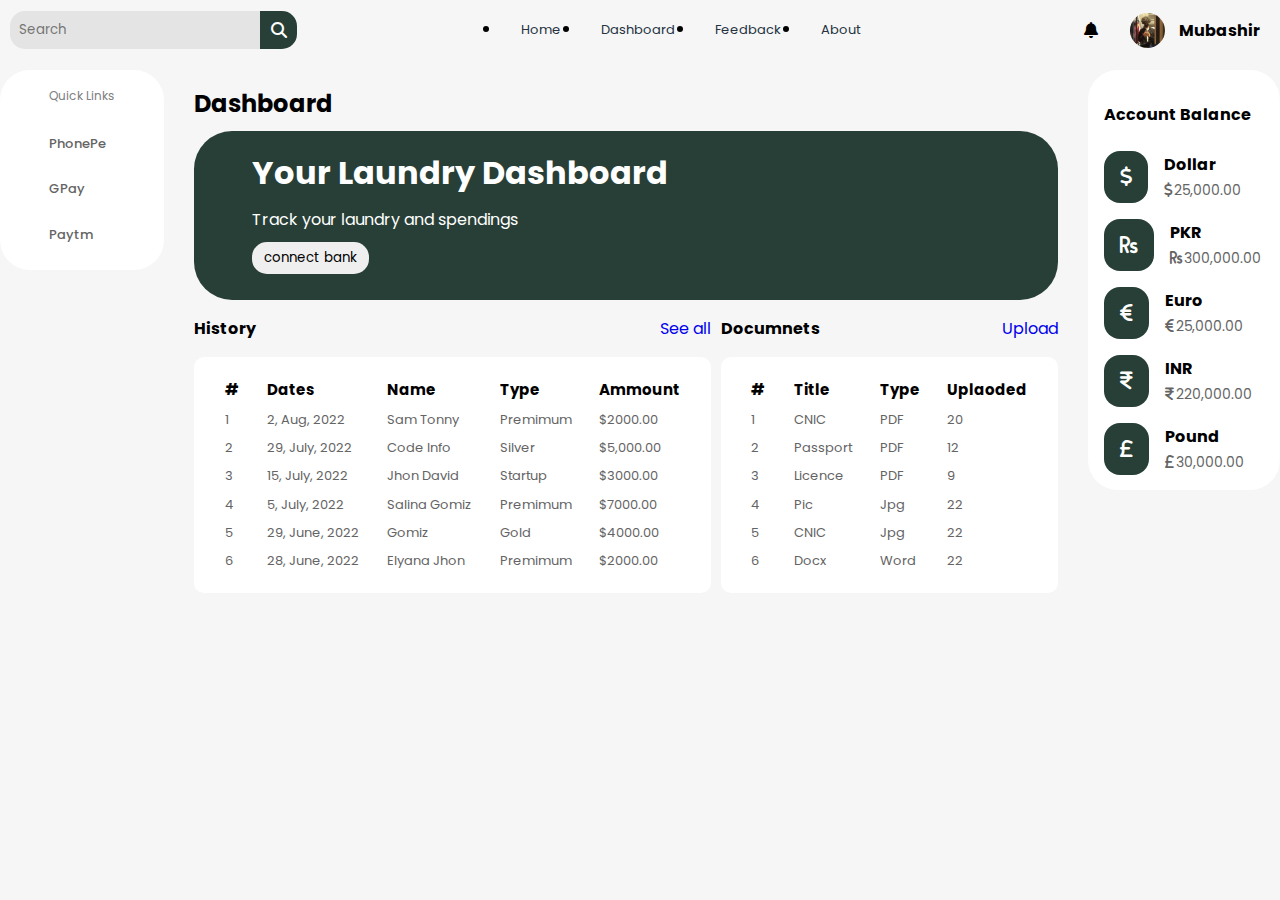
==== dashboard.html @ 543d758a "second commit" ====
<!DOCTYPE html>
<html lang="en">
<head>
  <meta charset="UTF-8" />
  <title>Dashboard</title>
  <link rel="stylesheet" href="dashboard.css" />
  <link rel="stylesheet" href="https://cdnjs.cloudflare.com/ajax/libs/font-awesome/6.2.0/css/all.min.css" />
</head>
<body>

  <header class="header">
      <div class="search_box">
        <input type="text" placeholder="Search ">
        <i class="fa-sharp fa-solid fa-magnifying-glass"></i>
      </div>
    </div>
    <ul>
        <li>
          <a href="index.html">Home</a>
        </li>
        <li>
            <a href="dashboard.html">Dashboard</a>
        </li>
        <li>
          <a href="feedback.html">Feedback</a>
        </li>
        <li>
          <a href="about.html">About</a>
        </li>
    </ul>
    <div class="header-icons">
      <i class="fas fa-bell"></i>
      <div class="account">
        <img src="mee.png" alt="">
        <h4>Mubashir</h4>
      </div>
    </div>
  </header>
  <div class="container">
    <nav>
      <div class="side_navbar">
        <div class="links">
          <span>Quick Links</span>
          <a href="#">PhonePe</a>
          <a href="#">GPay</a>
          <a href="#">Paytm</a>
        </div>
      </div>
    </nav>

    <div class="main-body">
      <h2>Dashboard</h2>
      <div class="promo_card">
        <h1>Your Laundry Dashboard</h1>
        <span>Track your laundry and spendings</span>
        <button>connect bank</button>
      </div>
      
      <div class="history_lists">
        <div class="list1">
          <div class="row">
            <h4>History</h4>
            <a href="#">See all</a>
          </div>
          <table>
            <thead>
              <tr>
                <th>#</th>
                <th>Dates</th>
                <th>Name</th>
                <th>Type</th>
                <th>Ammount</th>
              </tr>
            </thead>
            <tbody>
              <tr>
                <td>1</td>
                <td>2, Aug, 2022</td>
                <td>Sam Tonny</td>
                <td>Premimum</td>
                <td>$2000.00</td>
              </tr>
              <tr>
                <td>2</td>
                <td>29, July, 2022</td>
                
                <td>Code Info</td>
                <td>Silver</td>
                <td>$5,000.00</td>
              </tr>
              <tr>
                <td>3</td>
                <td>15, July, 2022</td>
              
                <td>Jhon David</td>
                <td>Startup</td>
                <td>$3000.00</td>
              </tr>
              <tr>
                <td>4</td>
                <td>5, July, 2022</td>
                <td>Salina Gomiz</td>
                <td>Premimum</td>
                <td>$7000.00</td>
              </tr>
              <tr>
                <td>5</td>
                <td>29, June, 2022</td>
                <td>Gomiz</td>
                <td>Gold</td>
                <td>$4000.00</td>
              </tr>
              <tr>
                <td>6</td>
                <td>28, June, 2022</td>
                <td>Elyana Jhon</td>
                <td>Premimum</td>
                <td>$2000.00</td>
              </tr>
            </tbody>
          </table>
        </div>

        <div class="list2">
          <div class="row">
            <h4>Documnets</h4>
            <a href="#">Upload</a>
          </div>
          <table>
            <thead>
              <tr>
                <th>#</th>
                <th>Title</th>
                <th>Type</th>
                <th>Uplaoded</th>
              </tr>
            </thead>
            <tbody>
              <tr>
                <td>1</td>
                <td>CNIC</td>
                <td>PDF</td>
                <td>20</td>
              </tr>
              <tr>
                <td>2</td>
                <td>Passport</td>
                <td>PDF</td>
                <td>12</td>
              </tr>
              <tr>
                <td>3</td>
                <td>Licence</td>
                <td>PDF</td>
                <td>9</td>
              </tr>
              <tr>
                <td>4</td>
                <td>Pic</td>
                <td>Jpg</td>
                <td>22</td>
              </tr> 
              <tr>
                <td>5</td>
                <td>CNIC</td>
                <td>Jpg</td>
                <td>22</td>
              </tr> 
              <tr>
                <td>6</td>
                <td>Docx</td>
                <td>Word</td>
                <td>22</td>
              </tr> 
            </tbody>
          </table>
        </div>
      </div>
    </div>

    <div class="sidebar">
      <h4>Account Balance</h4>
      
      <div class="balance">
        <i class="fas fa-dollar icon"></i>
        <div class="info">
          <h5>Dollar</h5>
          <span><i class="fas fa-dollar"></i>25,000.00</span>
        </div>
      </div>
      
      <div class="balance">
        <i class="fa-solid fa-rupee-sign icon"></i>
        <div class="info">
          <h5>PKR</h5>
          <span><i class="fa-solid fa-rupee-sign"></i>300,000.00</span>
        </div>
      </div>

      <div class="balance">
        <i class="fas fa-euro icon"></i>
        <div class="info">
          <h5>Euro</h5>
          <span><i class="fas fa-euro"></i>25,000.00</span>
        </div>
      </div>

      <div class="balance">
        <i class="fa-solid fa-indian-rupee-sign icon"></i>
        <div class="info">
          <h5>INR</h5>
          <span><i class="fa-solid fa-indian-rupee-sign"></i>220,000.00</span>
        </div>
      </div>

      <div class="balance">
        <i class="fa-solid fa-sterling-sign icon"></i>
        <div class="info">
          <h5>Pound</h5>
          <span><i class="fa-solid fa-sterling-sign"></i>30,000.00</span>
        </div>
      </div>

    </div>
  </div>
  <div class="rightcontainer">

  </div>
</body>
</html>
---- dashboard.css ----
/*  import google fonts */
@import url("https://fonts.googleapis.com/css2?family=Poppins:wght@400;500;600;700&display=swap");
*{
  margin: 0;
  padding: 0;
  border: none;
  outline: none;
  text-decoration: none;
  box-sizing: border-box;
  font-family: "Poppins", sans-serif;
}
body{
  background: #f6f6f6;
}
.header{
  display: flex;
  align-items: center;
  justify-content: space-between;
  height: 60px;
  padding: 20px;
  background: #f6f6f6;
}

.search_box{
  display: flex;
  align-items: center;
}
.search_box input{
  padding: 9px;
  margin-left: -10px;
  width: 250px;
  background: rgb(228, 228, 228);
  border-top-left-radius: 15px;
  border-bottom-left-radius: 15px;
}
.search_box i{
  padding: 0.66rem;
  cursor: pointer;
  color: #fff;
  background: #283F37;
  border-top-right-radius: 15px;
  border-bottom-right-radius: 15px;
}
.header-icons{
  display: flex;
  align-items: center;
}
.header-icons i{
  margin-right: 2rem;
  cursor: pointer;
}
.header-icons .account{
  width: 130px;
  display: flex;
  align-items: center;
  justify-content: space-between;
}
.header-icons .account img{
  width: 35px;
  height: 35px;
  cursor: pointer;
  border-radius: 50%;
}
.container{
  margin-top: 10px;
  display: flex;
  justify-content: space-between;
  border-radius: 30px;
}

/* Side menubar section */
nav{
  background: #fff;
  border-radius: 30px;
  height: 200px;
}
.side_navbar{
  padding: 1px;
  display: flex;
  flex-direction: column;
  border-radius: 30px;
  margin-top: -80px;
}
.side_navbar span{
  color: gray;
  margin: 1rem 3rem;
  font-size: 12px;
  border-radius: 30px;
}
.side_navbar a{
  width: 100%;
  padding: 0.8rem 3rem;
  font-weight: 500;
  font-size: 15px;
  color: rgb(100, 100, 100);
  
}
.links{
  margin-top: 5rem;
  display: flex;
  flex-direction: column;
}
.links a{
  font-size: 13px;
}
.side_navbar a:hover{
  background: rgb(235, 235, 235);
}
.side_navbar .active{
  border-left: 2px solid rgb(100, 100, 100);
}

/* Main Body Section */
.main-body{
  width: 70%;
  padding: 1rem;
}
.promo_card{
  width: 100%;
  color: #fff;
  margin-top: 10px;
  border-radius: 38px;
  padding: 0.5rem 1rem 1rem 3rem;
  background: #283F37;
}
.promo_card h1, .promo_card span, button{
  margin: 10px;
}
.promo_card button{
  display: block;
  padding: 6px 12px;
  border-radius: 15px;
  cursor: pointer;
}
.history_lists{
  display: flex;
  align-items: center;
  justify-content: space-between;
}
.row{
  display: flex;
  justify-content: space-between;
  align-items: center;
  margin: 1rem 0;
}
table{
  background: #fff;
  padding: 1rem;
  text-align: left;
  border-radius: 10px;
}
table td, th{
  padding: 0.2rem 0.8rem;
}
table th{
  font-size: 15px;
}
table td{
  font-size: 13px;
  color: rgb(100, 100, 100);
}



/* Sidebar Section */
.sidebar{
  width: 15%;
  padding: 2rem 1rem;
  background: #fff;
  border-radius: 30px;
  height: 420px;
}
.sidebar h4{
  margin-bottom: 1.5rem;
}
.sidebar .balance{
  display: flex;
  align-items: center;
  margin-bottom: 1rem;
}
.balance .icon{
  color: #fff;
  font-size: 20px;
  border-radius: 16px;
  margin-right: 1rem;
  padding: 1rem;
  background: #283F37;
}
.balance .info h5{
  font-size: 16px;
}
.balance .info span{
  font-size: 14px;
  color: rgb(100, 100, 100);
}
.balance .info i{
  margin-right: 2px;
}
.nav-bar ul {
    padding: 20px;
    position: absolute;
    list-style-type: none;
    margin-left: -100px;
    margin-top: -750px;
    padding: 0;
    overflow: hidden;
    background-color: none;
}
li {
  float: left;
}
li a {
  display: block;
  color: #243241;
  text-align: center;
  font-size: small;
  font-weight: 400;
  padding: 20px;
  text-decoration: none;
  transition: 0.5s;
    style: none;
}
li a:hover{
    display: block;
    color: #c8b2bc;
    text-align: center;
    font-size: small;
    padding: 20px;
    text-decoration: none;
}
.hands{
    
}
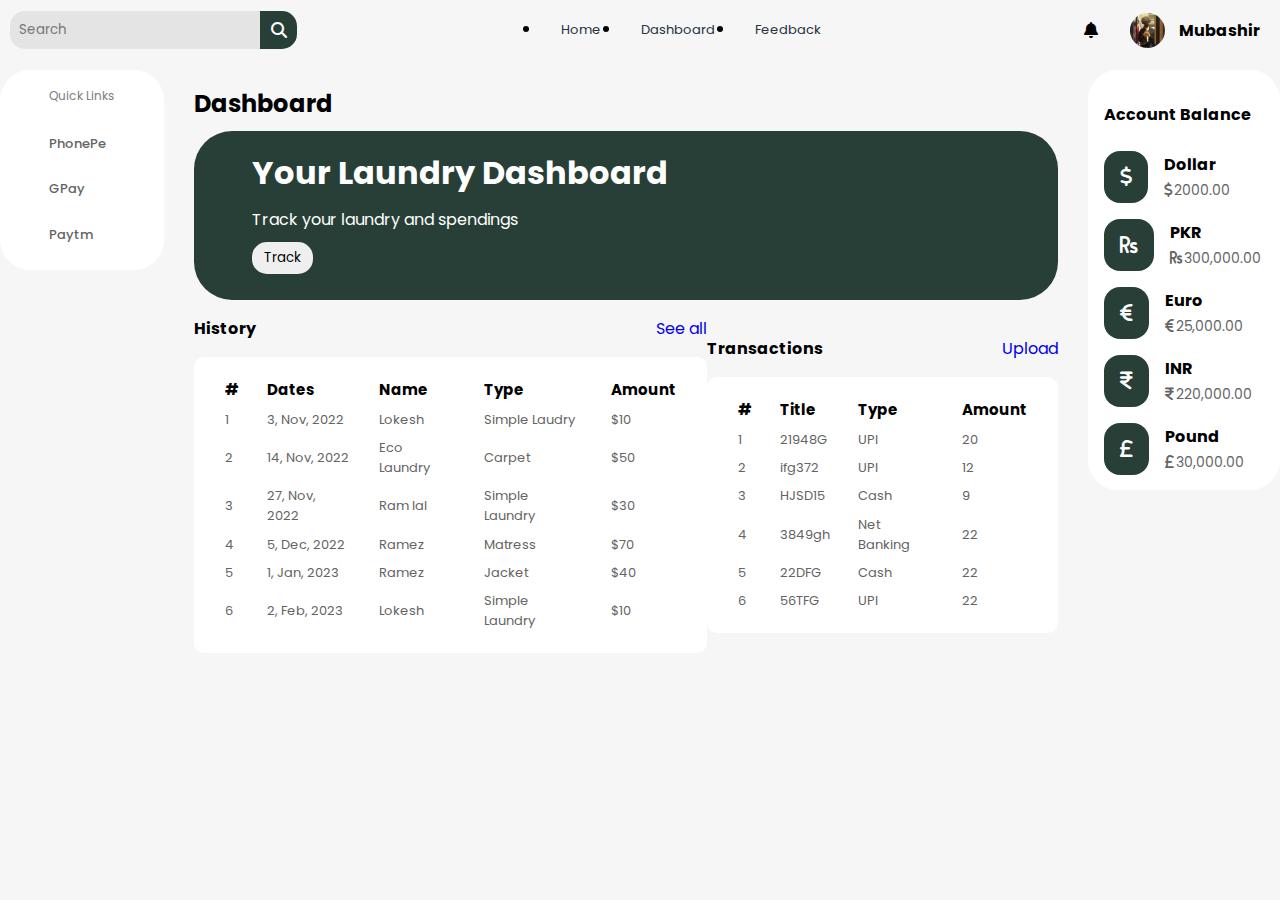
==== commit 1d2e1801: "third commit" ====
--- a/dashboard.html
+++ b/dashboard.html
@@ -24,9 +24,6 @@
         <li>
           <a href="feedback.html">Feedback</a>
         </li>
-        <li>
-          <a href="about.html">About</a>
-        </li>
     </ul>
     <div class="header-icons">
       <i class="fas fa-bell"></i>
@@ -53,7 +50,7 @@
       <div class="promo_card">
         <h1>Your Laundry Dashboard</h1>
         <span>Track your laundry and spendings</span>
-        <button>connect bank</button>
+        <button onclick="window.location.href='https://tracker-opal-eight.vercel.app/'">Track</button>
       </div>
       
       <div class="history_lists">
@@ -69,53 +66,53 @@
                 <th>Dates</th>
                 <th>Name</th>
                 <th>Type</th>
-                <th>Ammount</th>
+                <th>Amount</th>
               </tr>
             </thead>
             <tbody>
               <tr>
                 <td>1</td>
-                <td>2, Aug, 2022</td>
-                <td>Sam Tonny</td>
-                <td>Premimum</td>
-                <td>$2000.00</td>
+                <td>3, Nov, 2022</td>
+                <td>Lokesh</td>
+                <td>Simple Laudry</td>
+                <td>$10</td>
               </tr>
               <tr>
                 <td>2</td>
-                <td>29, July, 2022</td>
+                <td>14, Nov, 2022</td>
                 
-                <td>Code Info</td>
-                <td>Silver</td>
-                <td>$5,000.00</td>
+                <td>Eco Laundry</td>
+                <td>Carpet</td>
+                <td>$50</td>
               </tr>
               <tr>
                 <td>3</td>
-                <td>15, July, 2022</td>
+                <td>27, Nov, 2022</td>
               
-                <td>Jhon David</td>
-                <td>Startup</td>
-                <td>$3000.00</td>
+                <td>Ram lal</td>
+                <td>Simple Laundry</td>
+                <td>$30</td>
               </tr>
               <tr>
                 <td>4</td>
-                <td>5, July, 2022</td>
-                <td>Salina Gomiz</td>
-                <td>Premimum</td>
-                <td>$7000.00</td>
+                <td>5, Dec, 2022</td>
+                <td>Ramez</td>
+                <td>Matress</td>
+                <td>$70</td>
               </tr>
               <tr>
                 <td>5</td>
-                <td>29, June, 2022</td>
-                <td>Gomiz</td>
-                <td>Gold</td>
-                <td>$4000.00</td>
+                <td>1, Jan, 2023</td>
+                <td>Ramez</td>
+                <td>Jacket</td>
+                <td>$40</td>
               </tr>
               <tr>
                 <td>6</td>
-                <td>28, June, 2022</td>
-                <td>Elyana Jhon</td>
-                <td>Premimum</td>
-                <td>$2000.00</td>
+                <td>2, Feb, 2023</td>
+                <td>Lokesh</td>
+                <td>Simple Laundry</td>
+                <td>$10</td>
               </tr>
             </tbody>
           </table>
@@ -123,7 +120,7 @@
 
         <div class="list2">
           <div class="row">
-            <h4>Documnets</h4>
+            <h4>Transactions</h4>
             <a href="#">Upload</a>
           </div>
           <table>
@@ -132,44 +129,44 @@
                 <th>#</th>
                 <th>Title</th>
                 <th>Type</th>
-                <th>Uplaoded</th>
+                <th>Amount</th>
               </tr>
             </thead>
             <tbody>
               <tr>
                 <td>1</td>
-                <td>CNIC</td>
-                <td>PDF</td>
+                <td>21948G</td>
+                <td>UPI</td>
                 <td>20</td>
               </tr>
               <tr>
                 <td>2</td>
-                <td>Passport</td>
-                <td>PDF</td>
+                <td>ifg372</td>
+                <td>UPI</td>
                 <td>12</td>
               </tr>
               <tr>
                 <td>3</td>
-                <td>Licence</td>
-                <td>PDF</td>
+                <td>HJSD15</td>
+                <td>Cash</td>
                 <td>9</td>
               </tr>
               <tr>
                 <td>4</td>
-                <td>Pic</td>
-                <td>Jpg</td>
+                <td>3849gh</td>
+                <td>Net Banking</td>
                 <td>22</td>
               </tr> 
               <tr>
                 <td>5</td>
-                <td>CNIC</td>
-                <td>Jpg</td>
+                <td>22DFG</td>
+                <td>Cash</td>
                 <td>22</td>
               </tr> 
               <tr>
                 <td>6</td>
-                <td>Docx</td>
-                <td>Word</td>
+                <td>56TFG</td>
+                <td>UPI</td>
                 <td>22</td>
               </tr> 
             </tbody>
@@ -185,7 +182,7 @@
         <i class="fas fa-dollar icon"></i>
         <div class="info">
           <h5>Dollar</h5>
-          <span><i class="fas fa-dollar"></i>25,000.00</span>
+          <span><i class="fas fa-dollar"></i>2000.00</span>
         </div>
       </div>
       
